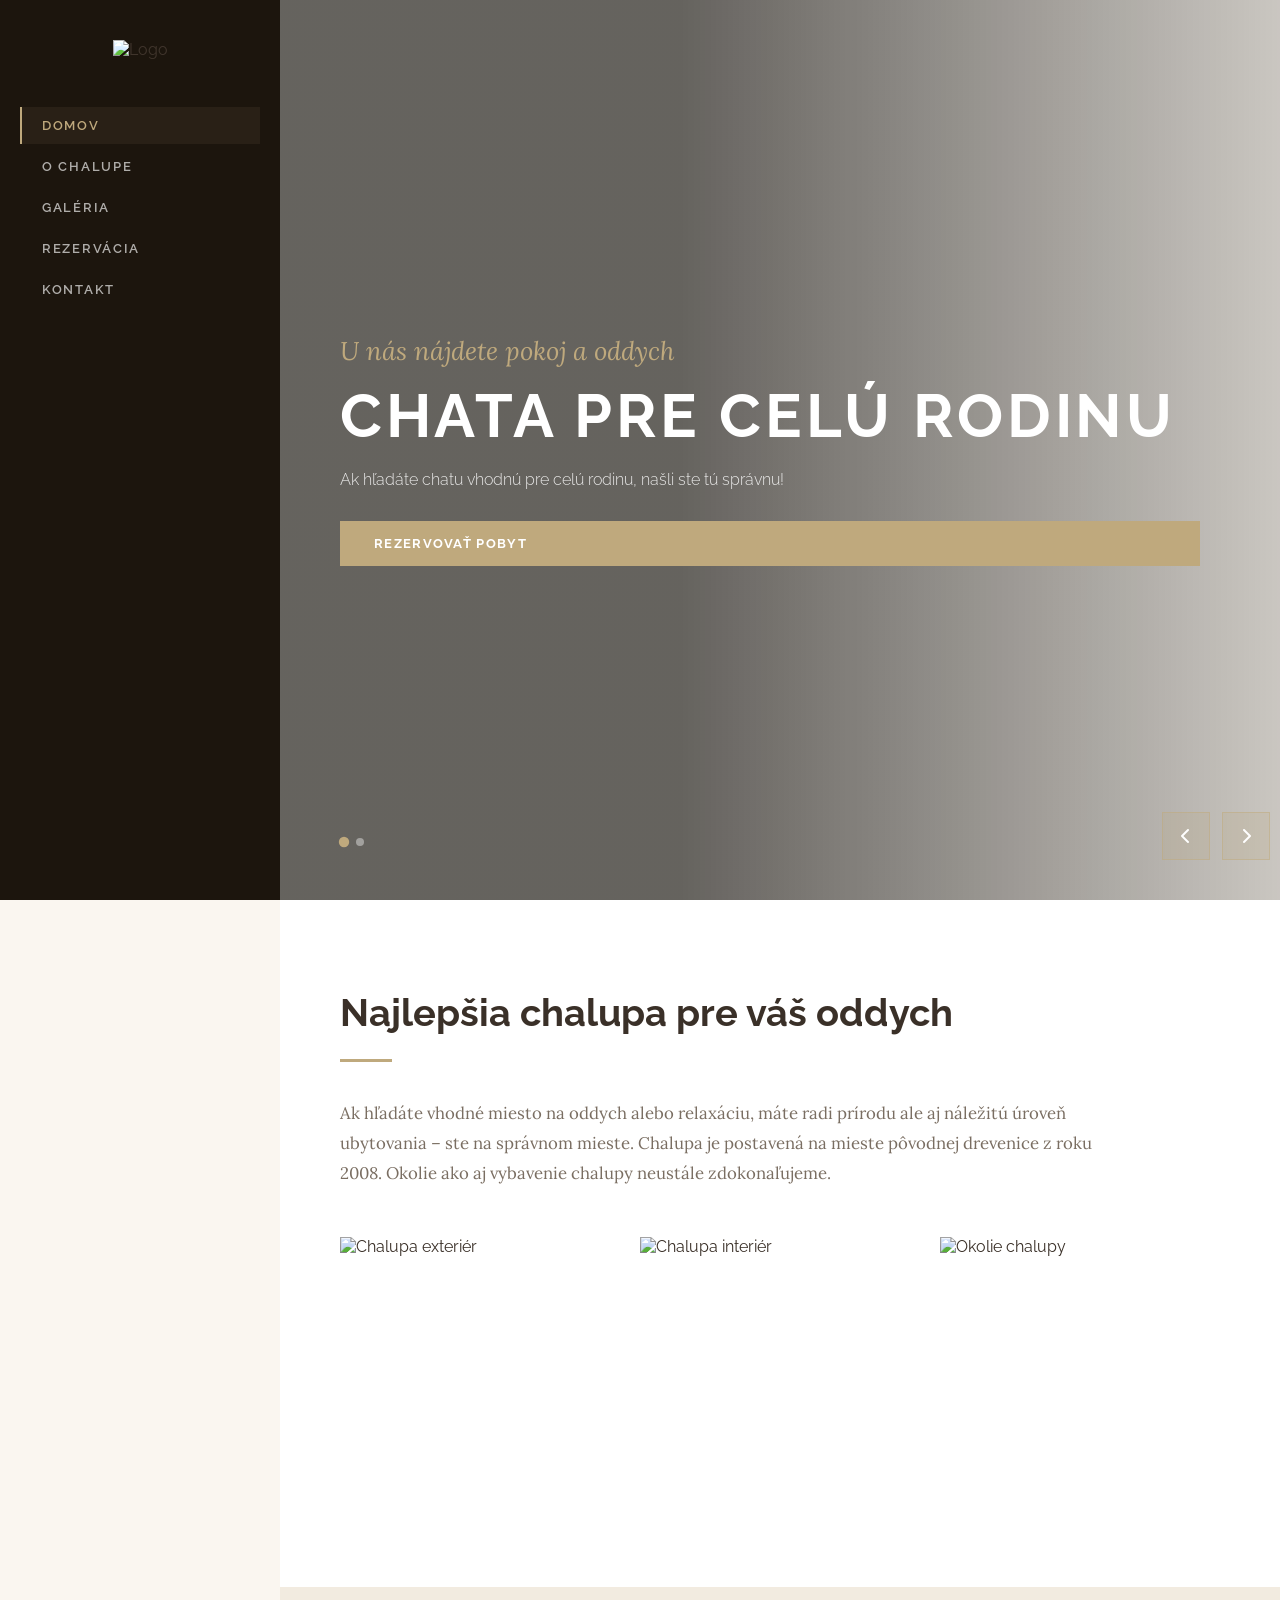
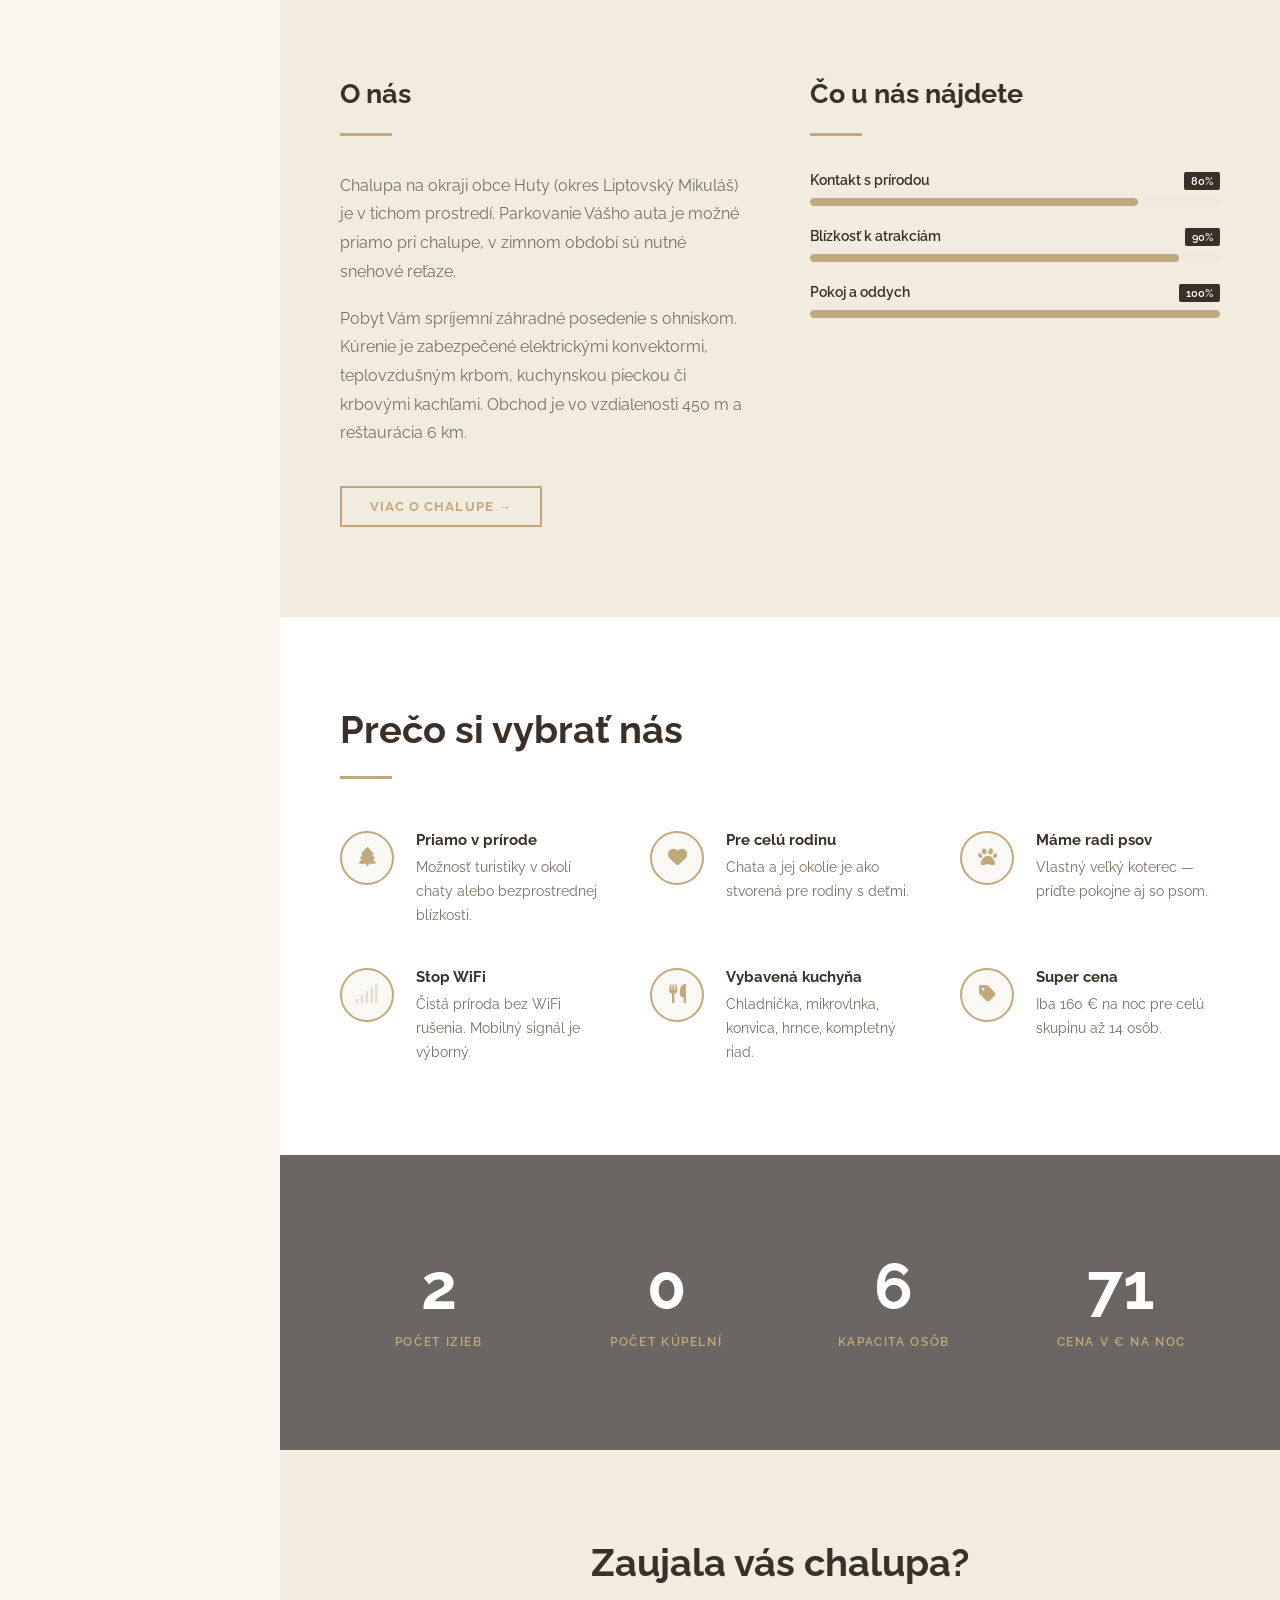
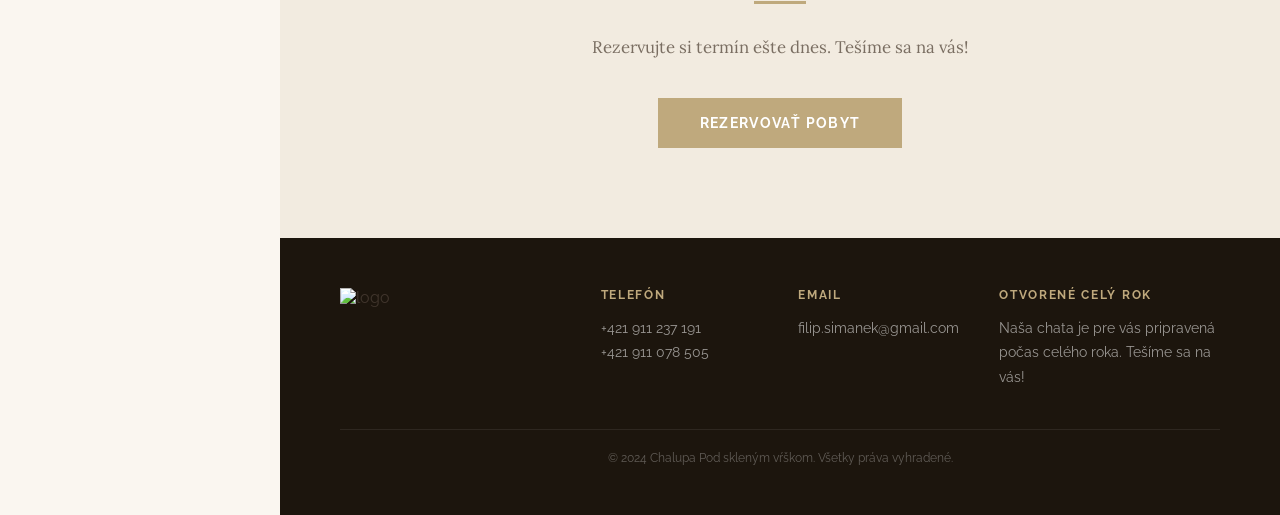
==== index.html @ 0026faa1 "Main add" ====
<!DOCTYPE html>
<html lang="sk">
<head>
  <meta charset="UTF-8"/>
  <meta name="viewport" content="width=device-width,initial-scale=1"/>
  <title>Chalupa Pod skleným vŕškom | Domov</title>
  <meta name="description" content="Chalupa Pod skleným vŕškom — útulná horská chata pre celú rodinu v obci Huty, okres Liptovský Mikuláš. 5 izieb, 14 osôb, 160 €/noc."/>
  <meta name="robots" content="index, follow"/>
  <link rel="canonical" href="https://chalupasvrsok.sk/"/>
  <meta property="og:title" content="Chalupa Pod skleným vŕškom"/>
  <meta property="og:description" content="Útulná horská chata pre celú rodinu. 5 izieb, kapacita 14 osôb, od 160 €/noc."/>
  <meta property="og:image" content="https://www.chalupasvrsok.sk/wp-content/uploads/2015/02/cover2.jpg"/>
  <meta property="og:url" content="https://chalupasvrsok.sk/"/>
  <meta property="og:type" content="website"/>
  <link rel="preconnect" href="https://fonts.googleapis.com"/>
  <link rel="preconnect" href="https://fonts.gstatic.com" crossorigin/>
  <link href="https://fonts.googleapis.com/css2?family=Lora:ital,wght@0,400;0,600;1,400&family=Raleway:wght@300;400;600;700&display=swap" rel="stylesheet"/>
  <link rel="stylesheet" href="https://cdnjs.cloudflare.com/ajax/libs/font-awesome/6.4.0/css/all.min.css"/>
  <link rel="stylesheet" href="css/style.css"/>
</head>
<body>

<aside class="sidebar" id="sidebar">
  <div class="sidebar-logo"><a href="index.html"><img src="https://www.chalupasvrsok.sk/wp-content/uploads/2019/11/logo6.png" alt="Logo"/></a></div>
  <nav><ul>
    <li><a href="index.html" class="active">Domov</a></li>
    <li><a href="o-chalupe.html">O chalupe</a></li>
    <li><a href="galeria.html">Galéria</a></li>
    <li><a href="rezervacia.html">Rezervácia</a></li>
    <li><a href="kontakt.html">Kontakt</a></li>
  </ul></nav>
</aside>

<header class="mobile-header">
  <a href="index.html"><img src="https://www.chalupasvrsok.sk/wp-content/uploads/2019/11/logo6.png" alt="Logo"/></a>
  <button class="hamburger" id="hamburger" aria-label="Menu"><span></span><span></span><span></span></button>
</header>

<main class="main">

  <!-- HERO -->
  <section class="hero" id="home">
    <div class="slide active">
      <div class="slide-bg" style="background-image:url('https://www.chalupasvrsok.sk/wp-content/uploads/2015/02/cover2.jpg')"></div>
      <div class="slide-overlay"></div>
      <div class="slide-content">
        <p class="slide-subtitle">U nás nájdete pokoj a oddych</p>
        <h1 class="slide-title">Chata pre celú rodinu</h1>
        <p class="slide-text">Ak hľadáte chatu vhodnú pre celú rodinu, našli ste tú správnu!</p>
        <a href="rezervacia.html" class="slide-btn">Rezervovať pobyt</a>
      </div>
    </div>
    <div class="slide">
      <div class="slide-bg" style="background-image:url('https://www.chalupasvrsok.sk/wp-content/uploads/2015/02/cover1.jpg')"></div>
      <div class="slide-overlay"></div>
      <div class="slide-content">
        <p class="slide-subtitle">Na dosah prírode</p>
        <h1 class="slide-title">Prekrásne výhľady z každého okna</h1>
        <p class="slide-text">Chata je situovaná v krásnom prostredí v blízkosti hôr</p>
        <a href="o-chalupe.html" class="slide-btn">Viac o chalupe</a>
      </div>
    </div>
    <div class="slider-dots">
      <span class="dot active" data-i="0"></span>
      <span class="dot" data-i="1"></span>
    </div>
    <button class="slider-btn prev"><i class="fa fa-chevron-left"></i></button>
    <button class="slider-btn next"><i class="fa fa-chevron-right"></i></button>
  </section>

  <!-- INTRO -->
  <section style="background:var(--white);">
    <div class="reveal" style="margin-bottom:48px">
      <h2 class="section-title">Najlepšia chalupa pre váš oddych</h2>
      <div class="divider"></div>
      <p class="section-subtitle">Ak hľadáte vhodné miesto na oddych alebo relaxáciu, máte radi prírodu ale aj náležitú úroveň ubytovania – ste na správnom mieste. Chalupa je postavená na mieste pôvodnej drevenice z roku 2008. Okolie ako aj vybavenie chalupy neustále zdokonaľujeme.</p>
    </div>
    <div class="photo-grid-3 reveal">
      <div class="photo-wrap"><img src="https://www.chalupasvrsok.sk/wp-content/uploads/2019/11/Huty-Jakub_Koval%C3%ADk-012-scaled.jpg" alt="Chalupa exteriér" loading="lazy"/></div>
      <div class="photo-wrap"><img src="https://www.chalupasvrsok.sk/wp-content/uploads/2019/11/Huty-Jakub_Koval%C3%ADk-002-scaled.jpg" alt="Chalupa interiér" loading="lazy"/></div>
      <div class="photo-wrap"><img src="https://www.chalupasvrsok.sk/wp-content/uploads/2019/11/Huty-Jakub_Koval%C3%ADk-007-scaled.jpg" alt="Okolie chalupy" loading="lazy"/></div>
    </div>
  </section>

  <!-- ABOUT + PROGRESS -->
  <section style="background:var(--bg-card);">
    <div class="two-col">
      <div class="reveal">
        <h3 class="section-title" style="font-size:1.7rem">O nás</h3>
        <div class="divider"></div>
        <p>Chalupa na okraji obce Huty (okres Liptovský Mikuláš) je v tichom prostredí. Parkovanie Vášho auta je možné priamo pri chalupe, v zimnom období sú nutné snehové reťaze.</p>
        <p>Pobyt Vám spríjemní záhradné posedenie s ohniskom. Kúrenie je zabezpečené elektrickými konvektormi, teplovzdušným krbom, kuchynskou pieckou či krbovými kachľami. Obchod je vo vzdialenosti 450 m a reštaurácia 6 km.</p>
        <a href="o-chalupe.html" style="display:inline-block;margin-top:20px;padding:11px 28px;border:2px solid var(--accent);font-size:.82rem;font-weight:700;letter-spacing:.08em;text-transform:uppercase;color:var(--accent);transition:background .3s,color .3s" onmouseover="this.style.background='var(--accent)';this.style.color='#fff'" onmouseout="this.style.background='transparent';this.style.color='var(--accent)'">Viac o chalupe →</a>
      </div>
      <div class="reveal">
        <h3 class="section-title" style="font-size:1.7rem">Čo u nás nájdete</h3>
        <div class="divider"></div>
        <div class="progress-item">
          <div class="progress-label"><span>Kontakt s prírodou</span><span class="pct">80%</span></div>
          <div class="progress-track"><div class="progress-fill" data-pct="80"></div></div>
        </div>
        <div class="progress-item">
          <div class="progress-label"><span>Blízkosť k atrakciám</span><span class="pct">90%</span></div>
          <div class="progress-track"><div class="progress-fill" data-pct="90"></div></div>
        </div>
        <div class="progress-item">
          <div class="progress-label"><span>Pokoj a oddych</span><span class="pct">100%</span></div>
          <div class="progress-track"><div class="progress-fill" data-pct="100"></div></div>
        </div>
      </div>
    </div>
  </section>

  <!-- FEATURES -->
  <section style="background:var(--white);">
    <div class="reveal" style="margin-bottom:52px">
      <h2 class="section-title">Prečo si vybrať nás</h2>
      <div class="divider"></div>
    </div>
    <div class="features-grid">
      <div class="feature-card"><div class="feature-icon"><i class="fa fa-tree"></i></div><div><h5 class="feature-title">Priamo v prírode</h5><p class="feature-desc">Možnosť turistiky v okolí chaty alebo bezprostrednej blízkosti.</p></div></div>
      <div class="feature-card"><div class="feature-icon"><i class="fa fa-heart"></i></div><div><h5 class="feature-title">Pre celú rodinu</h5><p class="feature-desc">Chata a jej okolie je ako stvorená pre rodiny s deťmi.</p></div></div>
      <div class="feature-card"><div class="feature-icon"><i class="fa fa-paw"></i></div><div><h5 class="feature-title">Máme radi psov</h5><p class="feature-desc">Vlastný veľký koterec — príďte pokojne aj so psom.</p></div></div>
      <div class="feature-card"><div class="feature-icon"><i class="fa fa-signal" style="opacity:.35"></i></div><div><h5 class="feature-title">Stop WiFi</h5><p class="feature-desc">Čistá príroda bez WiFi rušenia. Mobilný signál je výborný.</p></div></div>
      <div class="feature-card"><div class="feature-icon"><i class="fa fa-utensils"></i></div><div><h5 class="feature-title">Vybavená kuchyňa</h5><p class="feature-desc">Chladnička, mikrovlnka, konvica, hrnce, kompletný riad.</p></div></div>
      <div class="feature-card"><div class="feature-icon"><i class="fa fa-tag"></i></div><div><h5 class="feature-title">Super cena</h5><p class="feature-desc">Iba 160 € na noc pre celú skupinu až 14 osôb.</p></div></div>
    </div>
  </section>

  <!-- STATS -->
  <section class="stats">
    <div class="stats-grid">
      <div class="reveal"><span class="stat-number counter" data-target="5">0</span><span class="stat-label">Počet izieb</span></div>
      <div class="reveal"><span class="stat-number counter" data-target="2">0</span><span class="stat-label">Počet kúpelní</span></div>
      <div class="reveal"><span class="stat-number counter" data-target="14">0</span><span class="stat-label">Kapacita osôb</span></div>
      <div class="reveal"><span class="stat-number counter" data-target="160">0</span><span class="stat-label">Cena v € na noc</span></div>
    </div>
  </section>

  <!-- CTA -->
  <section style="background:var(--bg-card);text-align:center;">
    <div class="reveal">
      <h2 class="section-title" style="margin-bottom:12px">Zaujala vás chalupa?</h2>
      <div class="divider" style="margin:16px auto 28px"></div>
      <p class="section-subtitle" style="margin:0 auto 36px;text-align:center">Rezervujte si termín ešte dnes. Tešíme sa na vás!</p>
      <a href="rezervacia.html" style="display:inline-block;padding:15px 40px;background:var(--accent);color:#fff;font-size:.85rem;font-weight:700;letter-spacing:.1em;text-transform:uppercase;border:2px solid var(--accent);transition:background .3s" onmouseover="this.style.background='var(--accent-dark)';this.style.borderColor='var(--accent-dark)'" onmouseout="this.style.background='var(--accent)';this.style.borderColor='var(--accent)'">Rezervovať pobyt</a>
    </div>
  </section>

  <!-- FOOTER -->
  <footer>
    <div class="footer-grid">
      <div class="footer-logo"><a href="index.html"><img src="https://www.chalupasvrsok.sk/wp-content/uploads/2019/11/logo_footer2.png" alt="logo"/></a></div>
      <div class="footer-col"><h4>Telefón</h4><p>+421 911 237 191<br/>+421 911 078 505</p></div>
      <div class="footer-col"><h4>Email</h4><p><a href="mailto:filip.simanek@gmail.com">filip.simanek@gmail.com</a></p></div>
      <div class="footer-col"><h4>Otvorené celý rok</h4><p>Naša chata je pre vás pripravená počas celého roka. Tešíme sa na vás!</p></div>
    </div>
    <div class="footer-bottom">&copy; 2024 Chalupa Pod skleným vŕškom. Všetky práva vyhradené.</div>
  </footer>

</main>

<div class="lightbox" id="lightbox">
  <button class="lb-close" id="lb-close"><i class="fa fa-xmark"></i></button>
  <button class="lb-nav lb-prev" id="lb-prev"><i class="fa fa-chevron-left"></i></button>
  <img class="lightbox-img" id="lb-img" src="" alt=""/>
  <button class="lb-nav lb-next" id="lb-next"><i class="fa fa-chevron-right"></i></button>
</div>
<button class="back-to-top" id="btt"><i class="fa fa-chevron-up"></i></button>

<script src="js/main.js"></script>
</body>
</html>
---- css/style.css ----
/* ===========================
   CHALUPA POD SKLENÝM VŔŠKOM
   Shared stylesheet
   =========================== */

:root {
  --bg:         #faf6f0;
  --bg-dark:    #1c150d;
  --bg-card:    #f2ebe0;
  --accent:     #bfa97d;
  --accent-dark:#8c7a52;
  --text:       #3a3028;
  --text-light: #7a6e62;
  --white:      #ffffff;
  --border:     #e4d9c8;
  --sidebar-w:  280px;
  --tr:         .35s ease;
}

*, *::before, *::after { box-sizing: border-box; margin: 0; padding: 0; }
html { scroll-behavior: smooth; font-size: 16px; }
body { font-family: 'Raleway', sans-serif; background: var(--bg); color: var(--text); overflow-x: hidden; }
img  { display: block; max-width: 100%; height: auto; }
a    { color: inherit; text-decoration: none; }

/* ---- SIDEBAR ---- */
.sidebar {
  position: fixed; top: 0; left: 0;
  width: var(--sidebar-w); height: 100vh;
  background: var(--bg-dark);
  display: flex; flex-direction: column; align-items: center;
  padding: 40px 20px; z-index: 1000;
  transition: transform var(--tr);
  overflow-y: auto;
}
.sidebar::before {
  content: ''; position: absolute; inset: 0;
  background: url('https://www.chalupasvrsok.sk/wp-content/uploads/2014/12/left_menu_background.jpg') center/cover no-repeat;
  opacity: .18; pointer-events: none;
}
.sidebar-logo { position: relative; z-index: 1; margin-bottom: 48px; text-align: center; }
.sidebar-logo img { max-width: 150px; filter: brightness(1.1); }
.sidebar nav { position: relative; z-index: 1; width: 100%; }
.sidebar nav ul { list-style: none; }
.sidebar nav ul li + li { margin-top: 4px; }
.sidebar nav ul li a {
  display: block; padding: 11px 20px;
  font-size: .82rem; font-weight: 600;
  letter-spacing: .13em; text-transform: uppercase;
  color: rgba(255,255,255,.65); border-left: 2px solid transparent;
  transition: color var(--tr), border-color var(--tr), background var(--tr);
}
.sidebar nav ul li a:hover,
.sidebar nav ul li a.active {
  color: var(--accent); border-left-color: var(--accent);
  background: rgba(191,169,125,.08);
}

/* ---- MOBILE HEADER ---- */
.mobile-header {
  display: none; position: fixed; top: 0; left: 0; right: 0; height: 64px;
  background: var(--bg-dark); align-items: center; justify-content: space-between;
  padding: 0 20px; z-index: 1100;
}
.mobile-header img { max-height: 44px; }
.hamburger {
  background: none; border: none; cursor: pointer;
  display: flex; flex-direction: column; gap: 5px; padding: 4px;
}
.hamburger span {
  display: block; width: 24px; height: 2px;
  background: var(--white); border-radius: 2px;
  transition: transform .3s, opacity .3s;
}
.hamburger.open span:nth-child(1) { transform: translateY(7px) rotate(45deg); }
.hamburger.open span:nth-child(2) { opacity: 0; }
.hamburger.open span:nth-child(3) { transform: translateY(-7px) rotate(-45deg); }

/* ---- LAYOUT ---- */
.main { margin-left: var(--sidebar-w); }

/* ---- HERO ---- */
.hero { position: relative; height: 100vh; min-height: 520px; overflow: hidden; }
.slide { position: absolute; inset: 0; opacity: 0; transition: opacity .9s ease; pointer-events: none; }
.slide.active { opacity: 1; z-index: 1; pointer-events: all; }
.slide-bg { position: absolute; inset: 0; background-size: cover; background-position: center; transform: scale(1.04); transition: transform 8s ease; }
.slide.active .slide-bg { transform: scale(1); }
.slide-overlay { position: absolute; inset: 0; background: linear-gradient(to right, rgba(10,8,5,.62) 40%, rgba(10,8,5,.2) 100%); }
.slide-content { position: absolute; inset: 0; display: flex; flex-direction: column; justify-content: center; padding: 0 80px 0 60px; z-index: 2; }
.slide-subtitle { font-family: 'Lora', serif; font-style: italic; font-size: 1.6rem; color: var(--accent); margin-bottom: 16px; opacity: 0; transform: translateY(20px); transition: opacity .7s .3s, transform .7s .3s; }
.slide-title { font-family: 'Raleway', sans-serif; font-size: clamp(2.2rem, 5vw, 3.8rem); font-weight: 700; letter-spacing: .06em; text-transform: uppercase; color: var(--white); line-height: 1.1; margin-bottom: 20px; opacity: 0; transform: translateY(25px); transition: opacity .7s .5s, transform .7s .5s; }
.slide-text { font-size: 1rem; font-weight: 300; color: rgba(255,255,255,.85); max-width: 480px; opacity: 0; transform: translateY(20px); transition: opacity .7s .7s, transform .7s .7s; }
.slide.active .slide-subtitle,
.slide.active .slide-title,
.slide.active .slide-text { opacity: 1; transform: translateY(0); }
.slide-btn { display: inline-block; margin-top: 32px; padding: 13px 32px; background: var(--accent); color: var(--white); font-size: .82rem; font-weight: 700; letter-spacing: .1em; text-transform: uppercase; border: 2px solid var(--accent); transition: background var(--tr), color var(--tr); }
.slide-btn:hover { background: transparent; color: var(--accent); }
.slider-btn { position: absolute; bottom: 40px; z-index: 10; background: rgba(191,169,125,.2); border: 1px solid rgba(191,169,125,.5); color: var(--white); width: 48px; height: 48px; display: flex; align-items: center; justify-content: center; cursor: pointer; font-size: 1rem; transition: background var(--tr), border-color var(--tr); }
.slider-btn:hover { background: var(--accent); border-color: var(--accent); }
.slider-btn.prev { right: 70px; }
.slider-btn.next { right: 10px; }
.slider-dots { position: absolute; bottom: 54px; left: 60px; z-index: 10; display: flex; gap: 8px; }
.dot { width: 8px; height: 8px; border-radius: 50%; background: rgba(255,255,255,.4); cursor: pointer; transition: background var(--tr), transform var(--tr); }
.dot.active { background: var(--accent); transform: scale(1.3); }

/* ---- PAGE HERO (inner pages) ---- */
.page-hero { position: relative; height: 340px; background-size: cover; background-position: center; display: flex; align-items: flex-end; }
.page-hero::before { content: ''; position: absolute; inset: 0; background: rgba(10,8,5,.55); }
.page-hero-content { position: relative; z-index: 1; padding: 0 60px 48px; }
.page-hero h1 { font-family: 'Raleway', sans-serif; font-size: clamp(2rem, 4vw, 3rem); font-weight: 700; letter-spacing: .06em; text-transform: uppercase; color: var(--white); }
.page-hero .breadcrumb { font-size: .82rem; color: rgba(255,255,255,.6); margin-bottom: 10px; }
.page-hero .breadcrumb a { color: var(--accent); }
.page-hero .breadcrumb span { margin: 0 6px; }

/* ---- SECTIONS COMMON ---- */
section { padding: 90px 60px; }
.section-title { font-family: 'Raleway', sans-serif; font-size: clamp(1.8rem, 3vw, 2.4rem); font-weight: 700; color: var(--text); margin-bottom: 20px; }
.section-subtitle { font-family: 'Lora', serif; font-size: 1.05rem; line-height: 1.8; color: var(--text-light); max-width: 760px; }
.divider { width: 52px; height: 3px; background: var(--accent); margin: 24px 0 36px; }

/* ---- PHOTO GRID 3 ---- */
.photo-grid-3 { display: grid; grid-template-columns: repeat(3, 1fr); gap: 20px; }
.photo-wrap { overflow: hidden; position: relative; }
.photo-wrap img { width: 100%; height: 260px; object-fit: cover; transition: transform .5s ease; }
.photo-wrap::after { content: ''; position: absolute; inset: 0; background: var(--accent); opacity: 0; transition: opacity .4s; }
.photo-wrap:hover::after { opacity: .12; }
.photo-wrap:hover img { transform: scale(1.05); }

/* ---- TWO-COLUMN ---- */
.two-col { display: grid; grid-template-columns: 1fr 1fr; gap: 60px; align-items: start; }
.two-col p { font-size: .97rem; line-height: 1.85; color: var(--text-light); margin-bottom: 18px; }

/* ---- PROGRESS ---- */
.progress-item { margin-bottom: 22px; }
.progress-label { display: flex; justify-content: space-between; font-size: .85rem; font-weight: 600; color: var(--text); margin-bottom: 8px; }
.progress-label .pct { background: var(--text); color: var(--white); font-size: .7rem; padding: 2px 7px; border-radius: 2px; }
.progress-track { background: #efe9de; height: 8px; border-radius: 4px; overflow: hidden; }
.progress-fill { height: 100%; background: var(--accent); border-radius: 4px; width: 0; transition: width 1.2s ease; }

/* ---- GALLERY ---- */
.gallery-section { background: var(--bg-dark); padding: 80px 60px; }
.gallery-section .section-title { color: var(--white); }
.gallery-grid { display: grid; grid-template-columns: repeat(4, 1fr); gap: 6px; margin-top: 48px; }
.gallery-item { position: relative; overflow: hidden; cursor: pointer; aspect-ratio: 3/2; }
.gallery-item img { width: 100%; height: 100%; object-fit: cover; filter: grayscale(25%); transition: transform .5s ease, filter .4s; }
.gallery-item:hover img { transform: scale(1.07); filter: grayscale(0); }
.gallery-item::after { content: '\f065'; font-family: 'Font Awesome 6 Free'; font-weight: 900; position: absolute; inset: 0; display: flex; align-items: center; justify-content: center; font-size: 1.4rem; color: var(--white); background: rgba(10,8,5,.4); opacity: 0; transition: opacity .35s; }
.gallery-item:hover::after { opacity: 1; }

/* ---- LIGHTBOX ---- */
.lightbox { position: fixed; inset: 0; background: rgba(10,8,5,.94); z-index: 9000; display: none; align-items: center; justify-content: center; padding: 20px; }
.lightbox.open { display: flex; }
.lightbox-img { max-width: 90vw; max-height: 85vh; object-fit: contain; }
.lb-close { position: absolute; top: 20px; right: 24px; font-size: 2rem; color: rgba(255,255,255,.7); cursor: pointer; background: none; border: none; transition: color .2s; }
.lb-close:hover { color: var(--accent); }
.lb-nav { position: absolute; top: 50%; transform: translateY(-50%); background: rgba(191,169,125,.15); border: 1px solid rgba(191,169,125,.3); color: var(--white); width: 48px; height: 48px; display: flex; align-items: center; justify-content: center; cursor: pointer; transition: background .25s; }
.lb-nav:hover { background: var(--accent); }
.lb-nav.lb-prev { left: 20px; }
.lb-nav.lb-next { right: 20px; }

/* ---- FEATURES ---- */
.features-grid { display: grid; grid-template-columns: repeat(3, 1fr); gap: 40px 50px; }
.feature-card { display: flex; gap: 22px; align-items: flex-start; }
.feature-icon { flex-shrink: 0; width: 54px; height: 54px; border-radius: 50%; border: 2px solid var(--accent); display: flex; align-items: center; justify-content: center; font-size: 1.2rem; color: var(--accent); background: rgba(191,169,125,.08); }
.feature-title { font-size: .95rem; font-weight: 700; margin-bottom: 7px; color: var(--text); }
.feature-desc { font-size: .88rem; line-height: 1.7; color: var(--text-light); }

/* ---- STATS ---- */
.stats { position: relative; background: url('https://www.chalupasvrsok.sk/wp-content/uploads/2019/11/parallax-huty.jpg') center/cover no-repeat fixed; padding: 100px 60px; }
.stats::before { content: ''; position: absolute; inset: 0; background: rgba(10,8,5,.6); }
.stats-grid { position: relative; display: grid; grid-template-columns: repeat(4, 1fr); gap: 30px; text-align: center; }
.stat-number { font-family: 'Raleway', sans-serif; font-size: clamp(2.8rem, 5vw, 4.4rem); font-weight: 700; color: var(--white); display: block; line-height: 1; margin-bottom: 12px; }
.stat-label { font-size: .78rem; font-weight: 600; letter-spacing: .13em; text-transform: uppercase; color: var(--accent); }

/* ---- CONTACT CARDS ---- */
.contact-grid { display: grid; grid-template-columns: repeat(4, 1fr); gap: 30px; margin-top: 52px; }
.contact-card { display: flex; gap: 18px; align-items: flex-start; }
.contact-icon { flex-shrink: 0; width: 50px; height: 50px; border-radius: 50%; border: 2px solid var(--accent); display: flex; align-items: center; justify-content: center; font-size: 1.1rem; color: var(--accent); }
.contact-label { font-size: .78rem; font-weight: 700; letter-spacing: .08em; text-transform: uppercase; color: var(--text-light); margin-bottom: 5px; }
.contact-value { font-size: .92rem; line-height: 1.75; color: var(--text); }

/* ---- MAP ---- */
.map-wrap { margin-top: 60px; border: 1px solid var(--border); }
.map-wrap img { width: 100%; height: auto; }
.map-wrap iframe { width: 100%; height: 400px; border: 0; display: block; }

/* ---- FORM ---- */
.form-grid { display: grid; grid-template-columns: 1fr 1fr; gap: 20px; }
.form-group { display: flex; flex-direction: column; gap: 7px; }
.form-group.full { grid-column: 1 / -1; }
.form-group label { font-size: .8rem; font-weight: 600; letter-spacing: .05em; text-transform: uppercase; color: var(--text-light); }
.form-group input,
.form-group textarea,
.form-group select {
  padding: 12px 16px; border: 1px solid var(--border);
  background: var(--white); font-family: 'Raleway', sans-serif;
  font-size: .93rem; color: var(--text);
  transition: border-color var(--tr), box-shadow var(--tr);
  outline: none; width: 100%;
}
.form-group input:focus,
.form-group textarea:focus,
.form-group select:focus { border-color: var(--accent); box-shadow: 0 0 0 3px rgba(191,169,125,.15); }
.form-group textarea { resize: vertical; min-height: 130px; }
.btn-submit {
  display: inline-flex; align-items: center; gap: 10px;
  padding: 14px 36px; background: var(--accent); color: var(--white);
  font-family: 'Raleway', sans-serif; font-size: .85rem; font-weight: 700;
  letter-spacing: .1em; text-transform: uppercase; border: 2px solid var(--accent);
  cursor: pointer; transition: background var(--tr), color var(--tr);
}
.btn-submit:hover { background: var(--accent-dark); border-color: var(--accent-dark); }

/* ---- INFO BOX ---- */
.info-box { background: var(--bg-card); border-left: 3px solid var(--accent); padding: 24px 28px; margin-bottom: 20px; }
.info-box h4 { font-size: 1rem; font-weight: 700; color: var(--text); margin-bottom: 8px; }
.info-box p,
.info-box ul { font-size: .9rem; line-height: 1.75; color: var(--text-light); }
.info-box ul { padding-left: 18px; }
.info-box ul li { margin-bottom: 4px; }

/* ---- PRICE TABLE ---- */
.price-table { width: 100%; border-collapse: collapse; margin-top: 8px; }
.price-table th,
.price-table td { padding: 12px 16px; text-align: left; border-bottom: 1px solid var(--border); font-size: .9rem; }
.price-table th { background: var(--bg-dark); color: var(--accent); font-size: .78rem; letter-spacing: .08em; text-transform: uppercase; }
.price-table tr:hover td { background: var(--bg-card); }
.price-table .price-val { font-weight: 700; color: var(--text); }

/* ---- FOOTER ---- */
footer { background: var(--bg-dark); padding: 50px 60px; }
.footer-grid { display: grid; grid-template-columns: 1.4fr 1fr 1fr 1.4fr; gap: 40px; align-items: start; }
.footer-logo img { max-width: 140px; filter: brightness(1.1); }
.footer-col h4 { font-size: .75rem; font-weight: 700; letter-spacing: .14em; text-transform: uppercase; color: var(--accent); margin-bottom: 14px; }
.footer-col p, .footer-col a { font-size: .87rem; line-height: 1.75; color: rgba(255,255,255,.55); }
.footer-col a:hover { color: var(--accent); }
.footer-bottom { border-top: 1px solid rgba(255,255,255,.08); margin-top: 40px; padding-top: 20px; font-size: .78rem; color: rgba(255,255,255,.3); text-align: center; }

/* ---- BACK TO TOP ---- */
.back-to-top { position: fixed; bottom: 30px; right: 30px; width: 44px; height: 44px; background: var(--accent); color: var(--white); border: none; cursor: pointer; display: flex; align-items: center; justify-content: center; font-size: .95rem; opacity: 0; pointer-events: none; transition: opacity .3s, background .2s; z-index: 500; }
.back-to-top.visible { opacity: 1; pointer-events: all; }
.back-to-top:hover { background: var(--accent-dark); }

/* ---- REVEAL ---- */
.reveal { opacity: 0; transform: translateY(28px); transition: opacity .65s ease, transform .65s ease; }
.reveal.in-view { opacity: 1; transform: none; }
.feature-card { opacity: 0; transform: translateY(22px); transition: opacity .55s ease, transform .55s ease; }
.feature-card.in-view { opacity: 1; transform: translateY(0); }

/* ---- RESPONSIVE ---- */
@media (max-width: 1100px) {
  .stats-grid    { grid-template-columns: repeat(2,1fr); }
  .contact-grid  { grid-template-columns: repeat(2,1fr); }
  .footer-grid   { grid-template-columns: 1fr 1fr; }
}
@media (max-width: 900px) {
  :root { --sidebar-w: 0px; }
  .sidebar { width: 270px; transform: translateX(-100%); }
  .sidebar.open { transform: translateX(0); }
  .mobile-header { display: flex; }
  .main { margin-left: 0; padding-top: 64px; }
  section { padding: 60px 24px; }
  .gallery-section { padding: 60px 24px; }
  .stats { padding: 80px 24px; }
  footer { padding: 48px 24px; }
  .slide-content { padding: 0 28px; }
  .page-hero-content { padding: 0 24px 40px; }
  .photo-grid-3 { grid-template-columns: 1fr; }
  .two-col { grid-template-columns: 1fr; gap: 40px; }
  .gallery-grid { grid-template-columns: repeat(2,1fr); }
  .features-grid { grid-template-columns: 1fr; gap: 28px; }
  .form-grid { grid-template-columns: 1fr; }
}
@media (max-width: 600px) {
  .stats-grid    { grid-template-columns: repeat(2,1fr); }
  .contact-grid  { grid-template-columns: 1fr; }
  .footer-grid   { grid-template-columns: 1fr; }
}
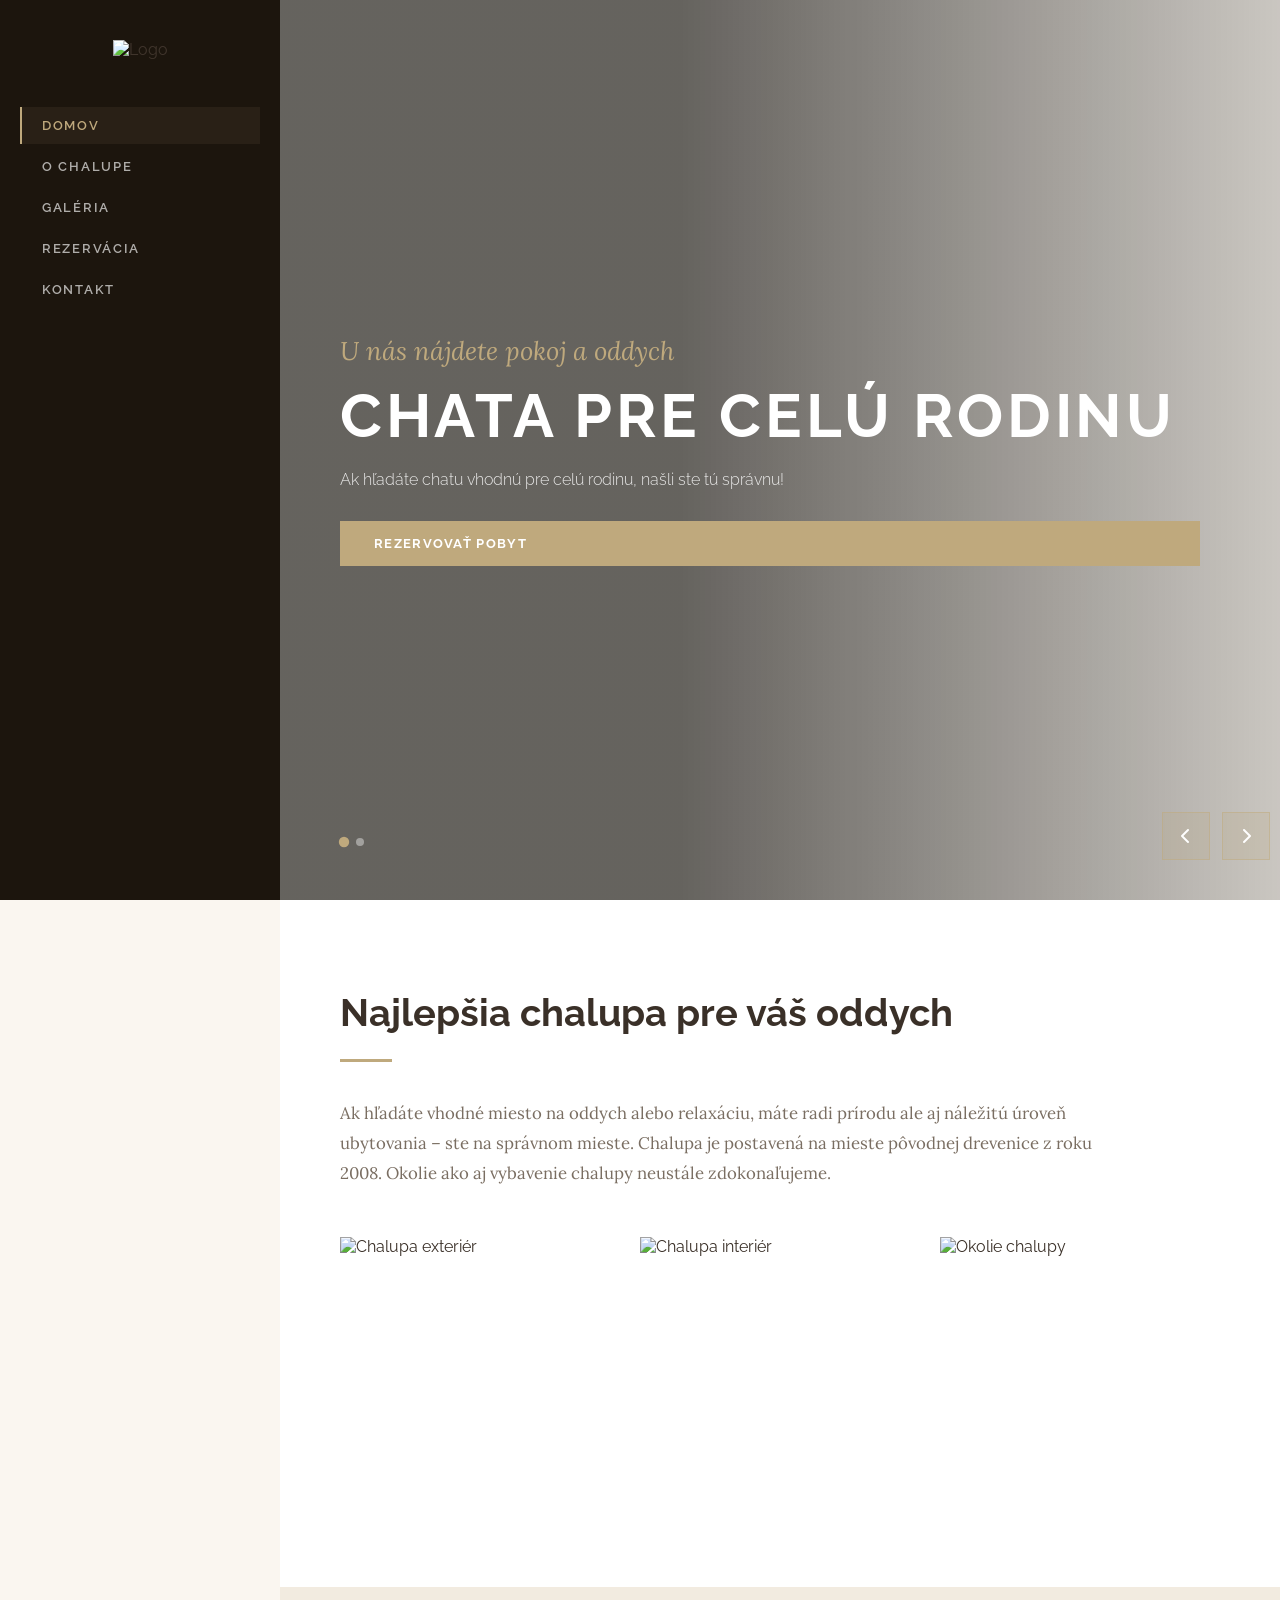
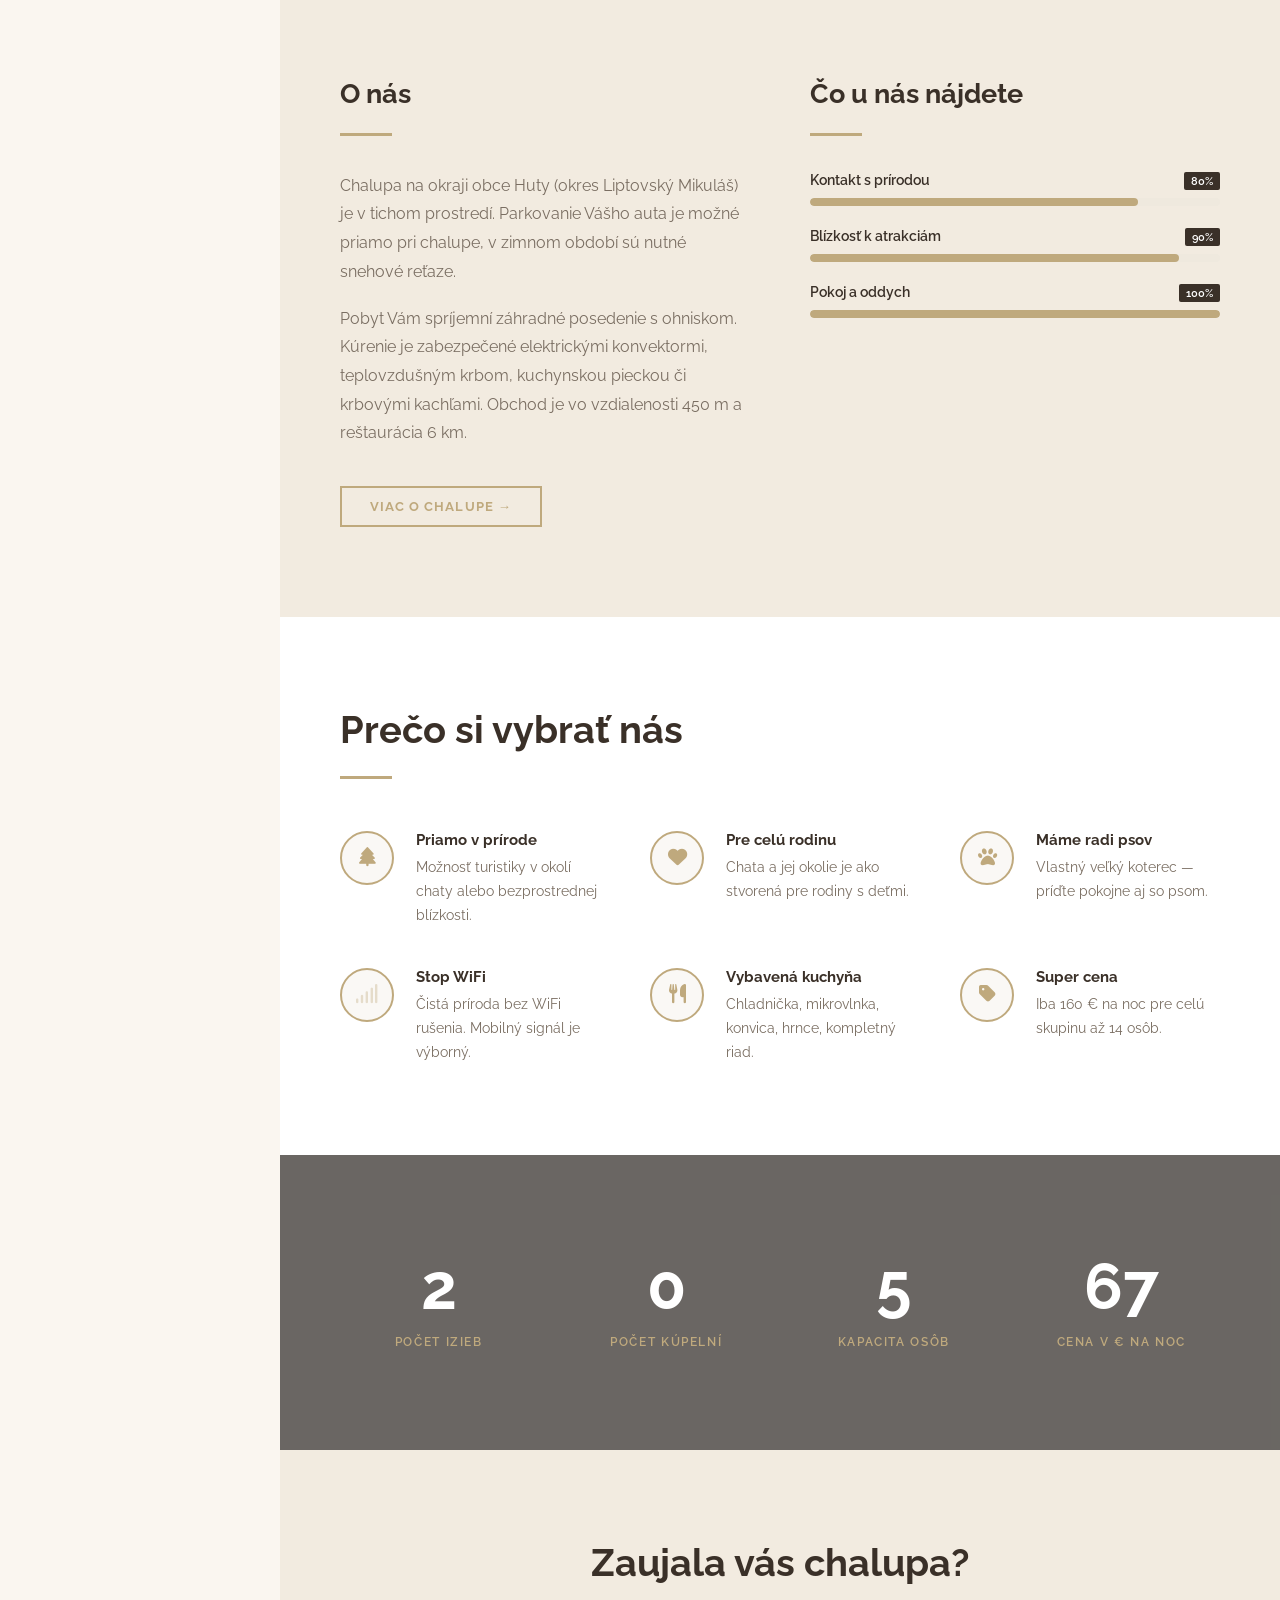
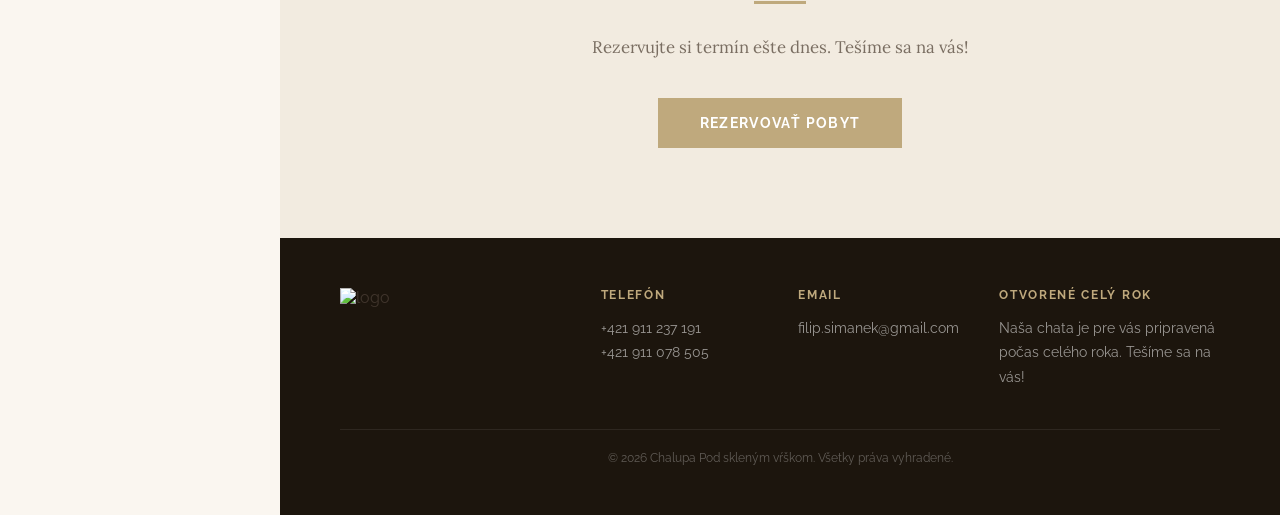
==== commit 8e1c74b7: "little changes" ====
--- a/index.html
+++ b/index.html
@@ -155,7 +155,7 @@
       <div class="footer-col"><h4>Email</h4><p><a href="mailto:filip.simanek@gmail.com">filip.simanek@gmail.com</a></p></div>
       <div class="footer-col"><h4>Otvorené celý rok</h4><p>Naša chata je pre vás pripravená počas celého roka. Tešíme sa na vás!</p></div>
     </div>
-    <div class="footer-bottom">&copy; 2024 Chalupa Pod skleným vŕškom. Všetky práva vyhradené.</div>
+    <div class="footer-bottom">&copy; 2026 Chalupa Pod skleným vŕškom. Všetky práva vyhradené.</div>
   </footer>
 
 </main>
--- a/css/style.css
+++ b/css/style.css
@@ -83,6 +83,7 @@
 .hero { position: relative; height: 100vh; min-height: 520px; overflow: hidden; }
 .slide { position: absolute; inset: 0; opacity: 0; transition: opacity .9s ease; pointer-events: none; }
 .slide.active { opacity: 1; z-index: 1; pointer-events: all; }
+.slide.leaving { opacity: 0; z-index: 2; pointer-events: none; }
 .slide-bg { position: absolute; inset: 0; background-size: cover; background-position: center; transform: scale(1.04); transition: transform 8s ease; }
 .slide.active .slide-bg { transform: scale(1); }
 .slide-overlay { position: absolute; inset: 0; background: linear-gradient(to right, rgba(10,8,5,.62) 40%, rgba(10,8,5,.2) 100%); }
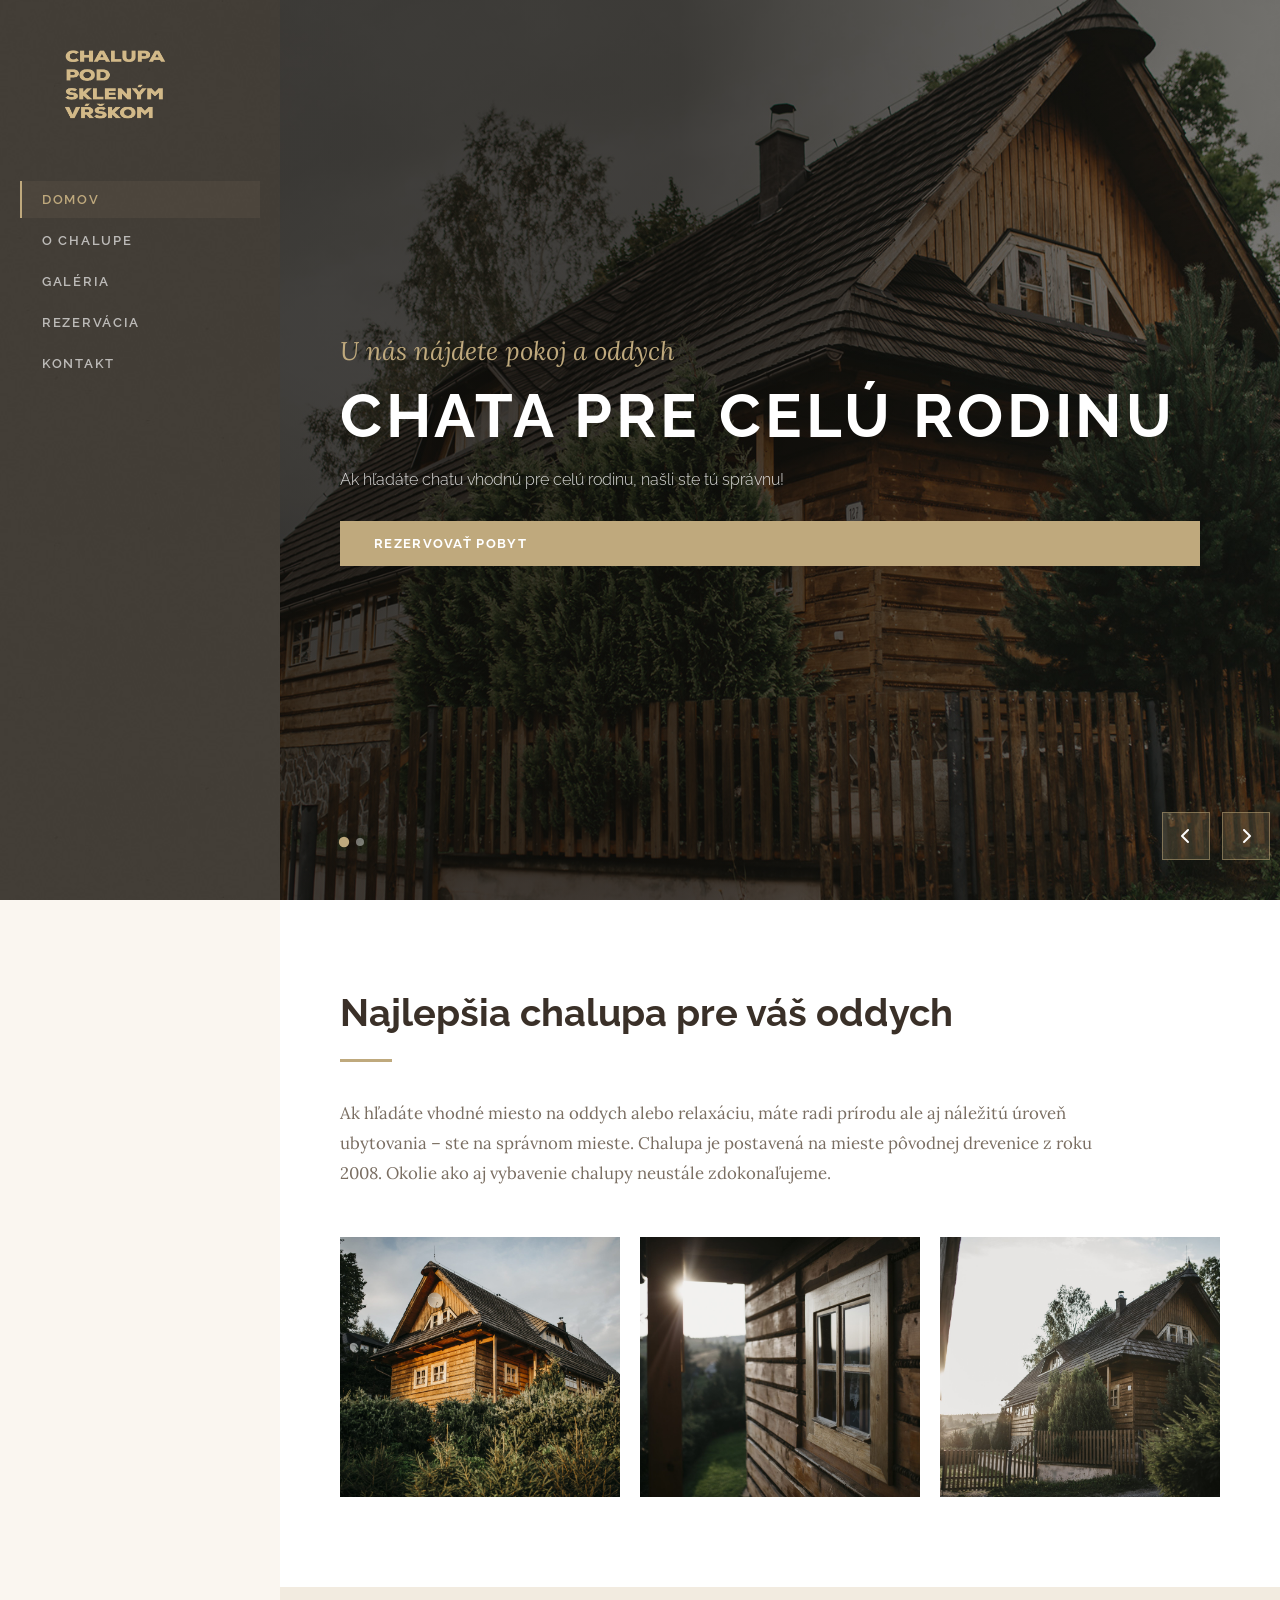
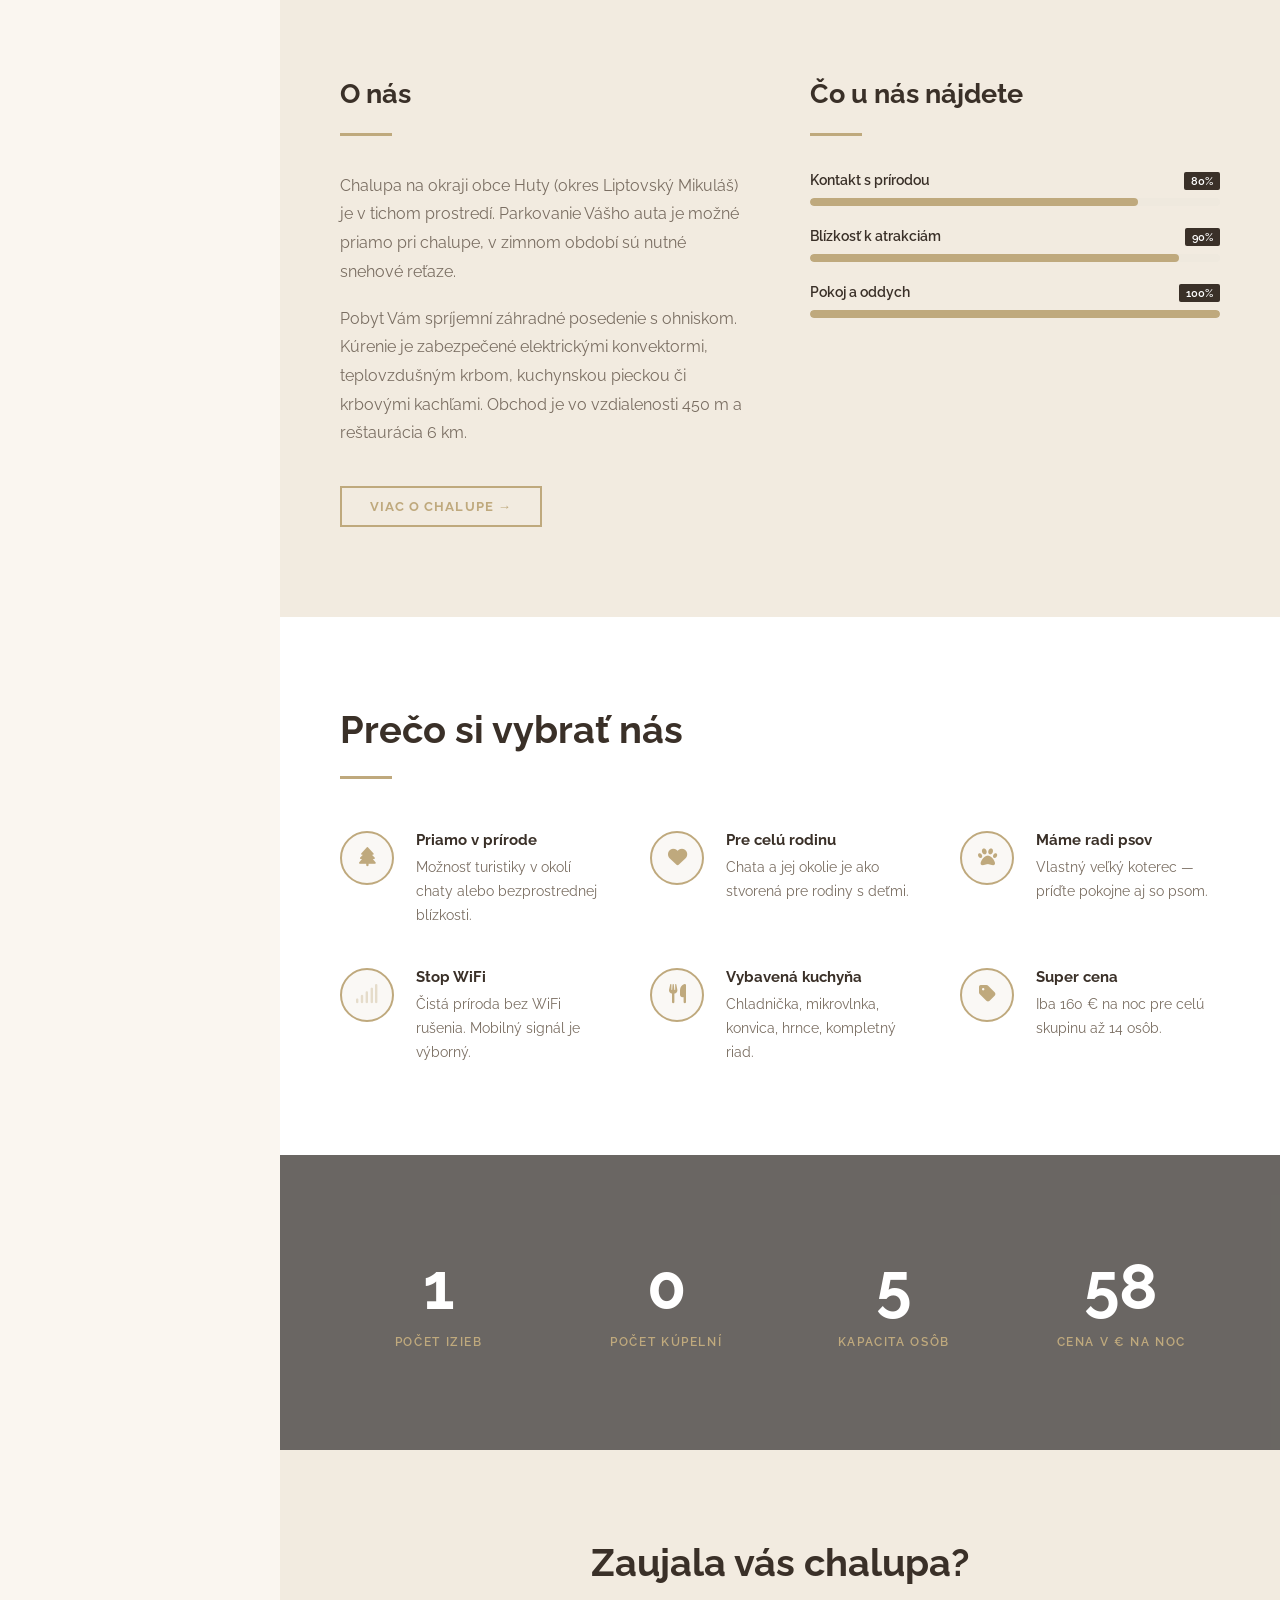
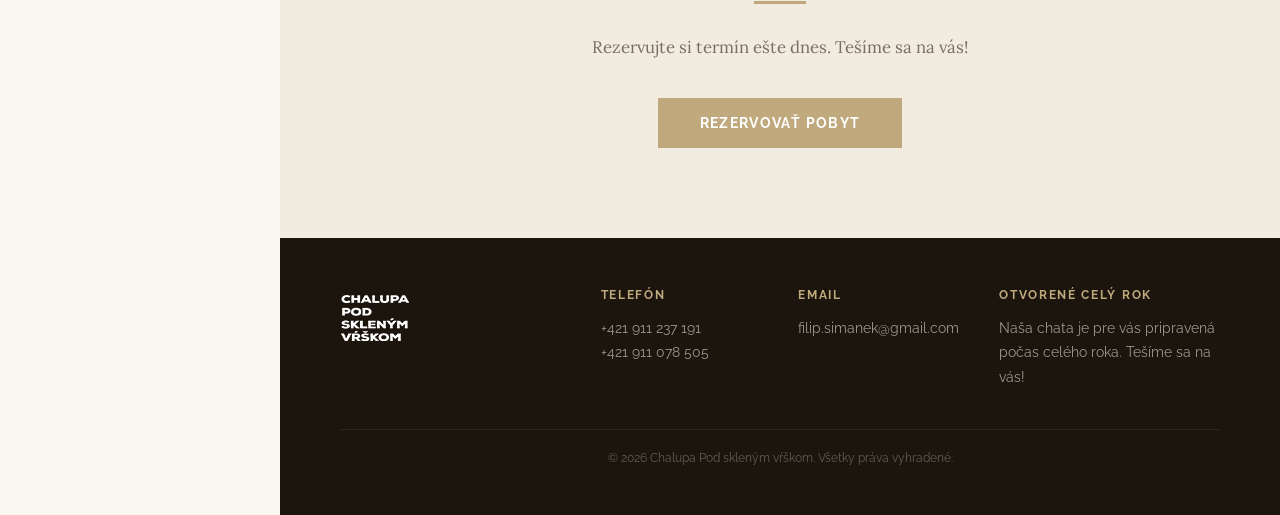
==== commit 932eddda: "Refactor code structure for improved readability and maintainability Co-authored-by: Copilot <copilo" ====
--- a/index.html
+++ b/index.html
@@ -1,173 +1,253 @@
 <!DOCTYPE html>
 <html lang="sk">
+
 <head>
-  <meta charset="UTF-8"/>
-  <meta name="viewport" content="width=device-width,initial-scale=1"/>
+  <meta charset="UTF-8" />
+  <meta name="viewport" content="width=device-width,initial-scale=1" />
   <title>Chalupa Pod skleným vŕškom | Domov</title>
-  <meta name="description" content="Chalupa Pod skleným vŕškom — útulná horská chata pre celú rodinu v obci Huty, okres Liptovský Mikuláš. 5 izieb, 14 osôb, 160 €/noc."/>
-  <meta name="robots" content="index, follow"/>
-  <link rel="canonical" href="https://chalupasvrsok.sk/"/>
-  <meta property="og:title" content="Chalupa Pod skleným vŕškom"/>
-  <meta property="og:description" content="Útulná horská chata pre celú rodinu. 5 izieb, kapacita 14 osôb, od 160 €/noc."/>
-  <meta property="og:image" content="https://www.chalupasvrsok.sk/wp-content/uploads/2015/02/cover2.jpg"/>
-  <meta property="og:url" content="https://chalupasvrsok.sk/"/>
-  <meta property="og:type" content="website"/>
-  <link rel="preconnect" href="https://fonts.googleapis.com"/>
-  <link rel="preconnect" href="https://fonts.gstatic.com" crossorigin/>
-  <link href="https://fonts.googleapis.com/css2?family=Lora:ital,wght@0,400;0,600;1,400&family=Raleway:wght@300;400;600;700&display=swap" rel="stylesheet"/>
-  <link rel="stylesheet" href="https://cdnjs.cloudflare.com/ajax/libs/font-awesome/6.4.0/css/all.min.css"/>
-  <link rel="stylesheet" href="css/style.css"/>
+  <meta name="description"
+    content="Chalupa Pod skleným vŕškom — útulná horská chata pre celú rodinu v obci Huty, okres Liptovský Mikuláš. 5 izieb, 14 osôb, 160 €/noc." />
+  <meta name="robots" content="index, follow" />
+  <link rel="canonical" href="https://chalupasvrsok.sk/" />
+  <meta property="og:title" content="Chalupa Pod skleným vŕškom" />
+  <meta property="og:description"
+    content="Útulná horská chata pre celú rodinu. 5 izieb, kapacita 14 osôb, od 160 €/noc." />
+  <meta property="og:image" content="downloaded-images/cover2.jpg" />
+  <meta property="og:url" content="https://chalupasvrsok.sk/" />
+  <meta property="og:type" content="website" />
+  <link rel="preconnect" href="https://fonts.googleapis.com" />
+  <link rel="preconnect" href="https://fonts.gstatic.com" crossorigin />
+  <link
+    href="https://fonts.googleapis.com/css2?family=Lora:ital,wght@0,400;0,600;1,400&family=Raleway:wght@300;400;600;700&display=swap"
+    rel="stylesheet" />
+  <link rel="stylesheet" href="https://cdnjs.cloudflare.com/ajax/libs/font-awesome/6.4.0/css/all.min.css" />
+  <link rel="stylesheet" href="css/style.css" />
 </head>
+
 <body>
 
-<aside class="sidebar" id="sidebar">
-  <div class="sidebar-logo"><a href="index.html"><img src="https://www.chalupasvrsok.sk/wp-content/uploads/2019/11/logo6.png" alt="Logo"/></a></div>
-  <nav><ul>
-    <li><a href="index.html" class="active">Domov</a></li>
-    <li><a href="o-chalupe.html">O chalupe</a></li>
-    <li><a href="galeria.html">Galéria</a></li>
-    <li><a href="rezervacia.html">Rezervácia</a></li>
-    <li><a href="kontakt.html">Kontakt</a></li>
-  </ul></nav>
-</aside>
-
-<header class="mobile-header">
-  <a href="index.html"><img src="https://www.chalupasvrsok.sk/wp-content/uploads/2019/11/logo6.png" alt="Logo"/></a>
-  <button class="hamburger" id="hamburger" aria-label="Menu"><span></span><span></span><span></span></button>
-</header>
-
-<main class="main">
-
-  <!-- HERO -->
-  <section class="hero" id="home">
-    <div class="slide active">
-      <div class="slide-bg" style="background-image:url('https://www.chalupasvrsok.sk/wp-content/uploads/2015/02/cover2.jpg')"></div>
-      <div class="slide-overlay"></div>
-      <div class="slide-content">
-        <p class="slide-subtitle">U nás nájdete pokoj a oddych</p>
-        <h1 class="slide-title">Chata pre celú rodinu</h1>
-        <p class="slide-text">Ak hľadáte chatu vhodnú pre celú rodinu, našli ste tú správnu!</p>
-        <a href="rezervacia.html" class="slide-btn">Rezervovať pobyt</a>
-      </div>
-    </div>
-    <div class="slide">
-      <div class="slide-bg" style="background-image:url('https://www.chalupasvrsok.sk/wp-content/uploads/2015/02/cover1.jpg')"></div>
-      <div class="slide-overlay"></div>
-      <div class="slide-content">
-        <p class="slide-subtitle">Na dosah prírode</p>
-        <h1 class="slide-title">Prekrásne výhľady z každého okna</h1>
-        <p class="slide-text">Chata je situovaná v krásnom prostredí v blízkosti hôr</p>
-        <a href="o-chalupe.html" class="slide-btn">Viac o chalupe</a>
-      </div>
-    </div>
-    <div class="slider-dots">
-      <span class="dot active" data-i="0"></span>
-      <span class="dot" data-i="1"></span>
-    </div>
-    <button class="slider-btn prev"><i class="fa fa-chevron-left"></i></button>
-    <button class="slider-btn next"><i class="fa fa-chevron-right"></i></button>
-  </section>
-
-  <!-- INTRO -->
-  <section style="background:var(--white);">
-    <div class="reveal" style="margin-bottom:48px">
-      <h2 class="section-title">Najlepšia chalupa pre váš oddych</h2>
-      <div class="divider"></div>
-      <p class="section-subtitle">Ak hľadáte vhodné miesto na oddych alebo relaxáciu, máte radi prírodu ale aj náležitú úroveň ubytovania – ste na správnom mieste. Chalupa je postavená na mieste pôvodnej drevenice z roku 2008. Okolie ako aj vybavenie chalupy neustále zdokonaľujeme.</p>
-    </div>
-    <div class="photo-grid-3 reveal">
-      <div class="photo-wrap"><img src="https://www.chalupasvrsok.sk/wp-content/uploads/2019/11/Huty-Jakub_Koval%C3%ADk-012-scaled.jpg" alt="Chalupa exteriér" loading="lazy"/></div>
-      <div class="photo-wrap"><img src="https://www.chalupasvrsok.sk/wp-content/uploads/2019/11/Huty-Jakub_Koval%C3%ADk-002-scaled.jpg" alt="Chalupa interiér" loading="lazy"/></div>
-      <div class="photo-wrap"><img src="https://www.chalupasvrsok.sk/wp-content/uploads/2019/11/Huty-Jakub_Koval%C3%ADk-007-scaled.jpg" alt="Okolie chalupy" loading="lazy"/></div>
-    </div>
-  </section>
-
-  <!-- ABOUT + PROGRESS -->
-  <section style="background:var(--bg-card);">
-    <div class="two-col">
+  <aside class="sidebar" id="sidebar">
+    <div class="sidebar-logo"><a href="index.html"><img src="downloaded-images/logo6.png" alt="Logo" /></a></div>
+    <nav>
+      <ul>
+        <li><a href="index.html" class="active">Domov</a></li>
+        <li><a href="o-chalupe.html">O chalupe</a></li>
+        <li><a href="galeria.html">Galéria</a></li>
+        <li><a href="rezervacia.html">Rezervácia</a></li>
+        <li><a href="kontakt.html">Kontakt</a></li>
+      </ul>
+    </nav>
+  </aside>
+
+  <header class="mobile-header">
+    <a href="index.html"><img src="downloaded-images/logo6.png" alt="Logo" /></a>
+    <button class="hamburger" id="hamburger" aria-label="Menu"><span></span><span></span><span></span></button>
+  </header>
+
+  <main class="main">
+
+    <!-- HERO -->
+    <section class="hero" id="home">
+      <div class="slide active">
+        <div class="slide-bg" style="background-image:url('downloaded-images/cover2.jpg')"></div>
+        <div class="slide-overlay"></div>
+        <div class="slide-content">
+          <p class="slide-subtitle">U nás nájdete pokoj a oddych</p>
+          <h1 class="slide-title">Chata pre celú rodinu</h1>
+          <p class="slide-text">Ak hľadáte chatu vhodnú pre celú rodinu, našli ste tú správnu!</p>
+          <a href="rezervacia.html" class="slide-btn">Rezervovať pobyt</a>
+        </div>
+      </div>
+      <div class="slide">
+        <div class="slide-bg" style="background-image:url('downloaded-images/cover1.jpg')"></div>
+        <div class="slide-overlay"></div>
+        <div class="slide-content">
+          <p class="slide-subtitle">Na dosah prírode</p>
+          <h1 class="slide-title">Prekrásne výhľady z každého okna</h1>
+          <p class="slide-text">Chata je situovaná v krásnom prostredí v blízkosti hôr</p>
+          <a href="o-chalupe.html" class="slide-btn">Viac o chalupe</a>
+        </div>
+      </div>
+      <div class="slider-dots">
+        <span class="dot active" data-i="0"></span>
+        <span class="dot" data-i="1"></span>
+      </div>
+      <button class="slider-btn prev"><i class="fa fa-chevron-left"></i></button>
+      <button class="slider-btn next"><i class="fa fa-chevron-right"></i></button>
+    </section>
+
+    <!-- INTRO -->
+    <section style="background:var(--white);">
+      <div class="reveal" style="margin-bottom:48px">
+        <h2 class="section-title">Najlepšia chalupa pre váš oddych</h2>
+        <div class="divider"></div>
+        <p class="section-subtitle">Ak hľadáte vhodné miesto na oddych alebo relaxáciu, máte radi prírodu ale aj
+          náležitú úroveň ubytovania – ste na správnom mieste. Chalupa je postavená na mieste pôvodnej drevenice z roku
+          2008. Okolie ako aj vybavenie chalupy neustále zdokonaľujeme.</p>
+      </div>
+      <div class="photo-grid-3 reveal">
+        <div class="photo-wrap"><img src="downloaded-images/Huty-Jakub_Kovalík-012-scaled.jpg" alt="Chalupa exteriér"
+            loading="lazy" /></div>
+        <div class="photo-wrap"><img src="downloaded-images/Huty-Jakub_Kovalík-002-scaled.jpg" alt="Chalupa interiér"
+            loading="lazy" /></div>
+        <div class="photo-wrap"><img src="downloaded-images/Huty-Jakub_Kovalík-007-scaled.jpg" alt="Okolie chalupy"
+            loading="lazy" /></div>
+      </div>
+    </section>
+
+    <!-- ABOUT + PROGRESS -->
+    <section style="background:var(--bg-card);">
+      <div class="two-col">
+        <div class="reveal">
+          <h3 class="section-title" style="font-size:1.7rem">O nás</h3>
+          <div class="divider"></div>
+          <p>Chalupa na okraji obce Huty (okres Liptovský Mikuláš) je v tichom prostredí. Parkovanie Vášho auta je možné
+            priamo pri chalupe, v zimnom období sú nutné snehové reťaze.</p>
+          <p>Pobyt Vám spríjemní záhradné posedenie s ohniskom. Kúrenie je zabezpečené elektrickými konvektormi,
+            teplovzdušným krbom, kuchynskou pieckou či krbovými kachľami. Obchod je vo vzdialenosti 450 m a reštaurácia
+            6 km.</p>
+          <a href="o-chalupe.html"
+            style="display:inline-block;margin-top:20px;padding:11px 28px;border:2px solid var(--accent);font-size:.82rem;font-weight:700;letter-spacing:.08em;text-transform:uppercase;color:var(--accent);transition:background .3s,color .3s"
+            onmouseover="this.style.background='var(--accent)';this.style.color='#fff'"
+            onmouseout="this.style.background='transparent';this.style.color='var(--accent)'">Viac o chalupe →</a>
+        </div>
+        <div class="reveal">
+          <h3 class="section-title" style="font-size:1.7rem">Čo u nás nájdete</h3>
+          <div class="divider"></div>
+          <div class="progress-item">
+            <div class="progress-label"><span>Kontakt s prírodou</span><span class="pct">80%</span></div>
+            <div class="progress-track">
+              <div class="progress-fill" data-pct="80"></div>
+            </div>
+          </div>
+          <div class="progress-item">
+            <div class="progress-label"><span>Blízkosť k atrakciám</span><span class="pct">90%</span></div>
+            <div class="progress-track">
+              <div class="progress-fill" data-pct="90"></div>
+            </div>
+          </div>
+          <div class="progress-item">
+            <div class="progress-label"><span>Pokoj a oddych</span><span class="pct">100%</span></div>
+            <div class="progress-track">
+              <div class="progress-fill" data-pct="100"></div>
+            </div>
+          </div>
+        </div>
+      </div>
+    </section>
+
+    <!-- FEATURES -->
+    <section style="background:var(--white);">
+      <div class="reveal" style="margin-bottom:52px">
+        <h2 class="section-title">Prečo si vybrať nás</h2>
+        <div class="divider"></div>
+      </div>
+      <div class="features-grid">
+        <div class="feature-card">
+          <div class="feature-icon"><i class="fa fa-tree"></i></div>
+          <div>
+            <h5 class="feature-title">Priamo v prírode</h5>
+            <p class="feature-desc">Možnosť turistiky v okolí chaty alebo bezprostrednej blízkosti.</p>
+          </div>
+        </div>
+        <div class="feature-card">
+          <div class="feature-icon"><i class="fa fa-heart"></i></div>
+          <div>
+            <h5 class="feature-title">Pre celú rodinu</h5>
+            <p class="feature-desc">Chata a jej okolie je ako stvorená pre rodiny s deťmi.</p>
+          </div>
+        </div>
+        <div class="feature-card">
+          <div class="feature-icon"><i class="fa fa-paw"></i></div>
+          <div>
+            <h5 class="feature-title">Máme radi psov</h5>
+            <p class="feature-desc">Vlastný veľký koterec — príďte pokojne aj so psom.</p>
+          </div>
+        </div>
+        <div class="feature-card">
+          <div class="feature-icon"><i class="fa fa-signal" style="opacity:.35"></i></div>
+          <div>
+            <h5 class="feature-title">Stop WiFi</h5>
+            <p class="feature-desc">Čistá príroda bez WiFi rušenia. Mobilný signál je výborný.</p>
+          </div>
+        </div>
+        <div class="feature-card">
+          <div class="feature-icon"><i class="fa fa-utensils"></i></div>
+          <div>
+            <h5 class="feature-title">Vybavená kuchyňa</h5>
+            <p class="feature-desc">Chladnička, mikrovlnka, konvica, hrnce, kompletný riad.</p>
+          </div>
+        </div>
+        <div class="feature-card">
+          <div class="feature-icon"><i class="fa fa-tag"></i></div>
+          <div>
+            <h5 class="feature-title">Super cena</h5>
+            <p class="feature-desc">Iba 160 € na noc pre celú skupinu až 14 osôb.</p>
+          </div>
+        </div>
+      </div>
+    </section>
+
+    <!-- STATS -->
+    <section class="stats">
+      <div class="stats-grid">
+        <div class="reveal"><span class="stat-number counter" data-target="5">0</span><span class="stat-label">Počet
+            izieb</span></div>
+        <div class="reveal"><span class="stat-number counter" data-target="2">0</span><span class="stat-label">Počet
+            kúpelní</span></div>
+        <div class="reveal"><span class="stat-number counter" data-target="14">0</span><span class="stat-label">Kapacita
+            osôb</span></div>
+        <div class="reveal"><span class="stat-number counter" data-target="160">0</span><span class="stat-label">Cena v
+            € na noc</span></div>
+      </div>
+    </section>
+
+    <!-- CTA -->
+    <section style="background:var(--bg-card);text-align:center;">
       <div class="reveal">
-        <h3 class="section-title" style="font-size:1.7rem">O nás</h3>
-        <div class="divider"></div>
-        <p>Chalupa na okraji obce Huty (okres Liptovský Mikuláš) je v tichom prostredí. Parkovanie Vášho auta je možné priamo pri chalupe, v zimnom období sú nutné snehové reťaze.</p>
-        <p>Pobyt Vám spríjemní záhradné posedenie s ohniskom. Kúrenie je zabezpečené elektrickými konvektormi, teplovzdušným krbom, kuchynskou pieckou či krbovými kachľami. Obchod je vo vzdialenosti 450 m a reštaurácia 6 km.</p>
-        <a href="o-chalupe.html" style="display:inline-block;margin-top:20px;padding:11px 28px;border:2px solid var(--accent);font-size:.82rem;font-weight:700;letter-spacing:.08em;text-transform:uppercase;color:var(--accent);transition:background .3s,color .3s" onmouseover="this.style.background='var(--accent)';this.style.color='#fff'" onmouseout="this.style.background='transparent';this.style.color='var(--accent)'">Viac o chalupe →</a>
-      </div>
-      <div class="reveal">
-        <h3 class="section-title" style="font-size:1.7rem">Čo u nás nájdete</h3>
-        <div class="divider"></div>
-        <div class="progress-item">
-          <div class="progress-label"><span>Kontakt s prírodou</span><span class="pct">80%</span></div>
-          <div class="progress-track"><div class="progress-fill" data-pct="80"></div></div>
-        </div>
-        <div class="progress-item">
-          <div class="progress-label"><span>Blízkosť k atrakciám</span><span class="pct">90%</span></div>
-          <div class="progress-track"><div class="progress-fill" data-pct="90"></div></div>
-        </div>
-        <div class="progress-item">
-          <div class="progress-label"><span>Pokoj a oddych</span><span class="pct">100%</span></div>
-          <div class="progress-track"><div class="progress-fill" data-pct="100"></div></div>
-        </div>
-      </div>
-    </div>
-  </section>
-
-  <!-- FEATURES -->
-  <section style="background:var(--white);">
-    <div class="reveal" style="margin-bottom:52px">
-      <h2 class="section-title">Prečo si vybrať nás</h2>
-      <div class="divider"></div>
-    </div>
-    <div class="features-grid">
-      <div class="feature-card"><div class="feature-icon"><i class="fa fa-tree"></i></div><div><h5 class="feature-title">Priamo v prírode</h5><p class="feature-desc">Možnosť turistiky v okolí chaty alebo bezprostrednej blízkosti.</p></div></div>
-      <div class="feature-card"><div class="feature-icon"><i class="fa fa-heart"></i></div><div><h5 class="feature-title">Pre celú rodinu</h5><p class="feature-desc">Chata a jej okolie je ako stvorená pre rodiny s deťmi.</p></div></div>
-      <div class="feature-card"><div class="feature-icon"><i class="fa fa-paw"></i></div><div><h5 class="feature-title">Máme radi psov</h5><p class="feature-desc">Vlastný veľký koterec — príďte pokojne aj so psom.</p></div></div>
-      <div class="feature-card"><div class="feature-icon"><i class="fa fa-signal" style="opacity:.35"></i></div><div><h5 class="feature-title">Stop WiFi</h5><p class="feature-desc">Čistá príroda bez WiFi rušenia. Mobilný signál je výborný.</p></div></div>
-      <div class="feature-card"><div class="feature-icon"><i class="fa fa-utensils"></i></div><div><h5 class="feature-title">Vybavená kuchyňa</h5><p class="feature-desc">Chladnička, mikrovlnka, konvica, hrnce, kompletný riad.</p></div></div>
-      <div class="feature-card"><div class="feature-icon"><i class="fa fa-tag"></i></div><div><h5 class="feature-title">Super cena</h5><p class="feature-desc">Iba 160 € na noc pre celú skupinu až 14 osôb.</p></div></div>
-    </div>
-  </section>
-
-  <!-- STATS -->
-  <section class="stats">
-    <div class="stats-grid">
-      <div class="reveal"><span class="stat-number counter" data-target="5">0</span><span class="stat-label">Počet izieb</span></div>
-      <div class="reveal"><span class="stat-number counter" data-target="2">0</span><span class="stat-label">Počet kúpelní</span></div>
-      <div class="reveal"><span class="stat-number counter" data-target="14">0</span><span class="stat-label">Kapacita osôb</span></div>
-      <div class="reveal"><span class="stat-number counter" data-target="160">0</span><span class="stat-label">Cena v € na noc</span></div>
-    </div>
-  </section>
-
-  <!-- CTA -->
-  <section style="background:var(--bg-card);text-align:center;">
-    <div class="reveal">
-      <h2 class="section-title" style="margin-bottom:12px">Zaujala vás chalupa?</h2>
-      <div class="divider" style="margin:16px auto 28px"></div>
-      <p class="section-subtitle" style="margin:0 auto 36px;text-align:center">Rezervujte si termín ešte dnes. Tešíme sa na vás!</p>
-      <a href="rezervacia.html" style="display:inline-block;padding:15px 40px;background:var(--accent);color:#fff;font-size:.85rem;font-weight:700;letter-spacing:.1em;text-transform:uppercase;border:2px solid var(--accent);transition:background .3s" onmouseover="this.style.background='var(--accent-dark)';this.style.borderColor='var(--accent-dark)'" onmouseout="this.style.background='var(--accent)';this.style.borderColor='var(--accent)'">Rezervovať pobyt</a>
-    </div>
-  </section>
-
-  <!-- FOOTER -->
-  <footer>
-    <div class="footer-grid">
-      <div class="footer-logo"><a href="index.html"><img src="https://www.chalupasvrsok.sk/wp-content/uploads/2019/11/logo_footer2.png" alt="logo"/></a></div>
-      <div class="footer-col"><h4>Telefón</h4><p>+421 911 237 191<br/>+421 911 078 505</p></div>
-      <div class="footer-col"><h4>Email</h4><p><a href="mailto:filip.simanek@gmail.com">filip.simanek@gmail.com</a></p></div>
-      <div class="footer-col"><h4>Otvorené celý rok</h4><p>Naša chata je pre vás pripravená počas celého roka. Tešíme sa na vás!</p></div>
-    </div>
-    <div class="footer-bottom">&copy; 2026 Chalupa Pod skleným vŕškom. Všetky práva vyhradené.</div>
-  </footer>
-
-</main>
-
-<div class="lightbox" id="lightbox">
-  <button class="lb-close" id="lb-close"><i class="fa fa-xmark"></i></button>
-  <button class="lb-nav lb-prev" id="lb-prev"><i class="fa fa-chevron-left"></i></button>
-  <img class="lightbox-img" id="lb-img" src="" alt=""/>
-  <button class="lb-nav lb-next" id="lb-next"><i class="fa fa-chevron-right"></i></button>
-</div>
-<button class="back-to-top" id="btt"><i class="fa fa-chevron-up"></i></button>
-
-<script src="js/main.js"></script>
+        <h2 class="section-title" style="margin-bottom:12px">Zaujala vás chalupa?</h2>
+        <div class="divider" style="margin:16px auto 28px"></div>
+        <p class="section-subtitle" style="margin:0 auto 36px;text-align:center">Rezervujte si termín ešte dnes. Tešíme
+          sa na vás!</p>
+        <a href="rezervacia.html"
+          style="display:inline-block;padding:15px 40px;background:var(--accent);color:#fff;font-size:.85rem;font-weight:700;letter-spacing:.1em;text-transform:uppercase;border:2px solid var(--accent);transition:background .3s"
+          onmouseover="this.style.background='var(--accent-dark)';this.style.borderColor='var(--accent-dark)'"
+          onmouseout="this.style.background='var(--accent)';this.style.borderColor='var(--accent)'">Rezervovať pobyt</a>
+      </div>
+    </section>
+
+    <!-- FOOTER -->
+    <footer>
+      <div class="footer-grid">
+        <div class="footer-logo"><a href="index.html"><img src="downloaded-images/logo_footer2.png" alt="logo" /></a>
+        </div>
+        <div class="footer-col">
+          <h4>Telefón</h4>
+          <p>+421 911 237 191<br />+421 911 078 505</p>
+        </div>
+        <div class="footer-col">
+          <h4>Email</h4>
+          <p><a href="mailto:filip.simanek@gmail.com">filip.simanek@gmail.com</a></p>
+        </div>
+        <div class="footer-col">
+          <h4>Otvorené celý rok</h4>
+          <p>Naša chata je pre vás pripravená počas celého roka. Tešíme sa na vás!</p>
+        </div>
+      </div>
+      <div class="footer-bottom">&copy; 2026 Chalupa Pod skleným vŕškom. Všetky práva vyhradené.</div>
+    </footer>
+
+  </main>
+
+  <div class="lightbox" id="lightbox">
+    <button class="lb-close" id="lb-close"><i class="fa fa-xmark"></i></button>
+    <button class="lb-nav lb-prev" id="lb-prev"><i class="fa fa-chevron-left"></i></button>
+    <img class="lightbox-img" id="lb-img" src="" alt="" />
+    <button class="lb-nav lb-next" id="lb-next"><i class="fa fa-chevron-right"></i></button>
+  </div>
+  <button class="back-to-top" id="btt"><i class="fa fa-chevron-up"></i></button>
+
+  <script src="js/main.js"></script>
 </body>
-</html>
+
+</html>
--- a/css/style.css
+++ b/css/style.css
@@ -35,7 +35,7 @@
 }
 .sidebar::before {
   content: ''; position: absolute; inset: 0;
-  background: url('https://www.chalupasvrsok.sk/wp-content/uploads/2014/12/left_menu_background.jpg') center/cover no-repeat;
+  background: url('../downloaded-images/left_menu_background.jpg') center/cover no-repeat;
   opacity: .18; pointer-events: none;
 }
 .sidebar-logo { position: relative; z-index: 1; margin-bottom: 48px; text-align: center; }
@@ -167,7 +167,7 @@
 .feature-desc { font-size: .88rem; line-height: 1.7; color: var(--text-light); }
 
 /* ---- STATS ---- */
-.stats { position: relative; background: url('https://www.chalupasvrsok.sk/wp-content/uploads/2019/11/parallax-huty.jpg') center/cover no-repeat fixed; padding: 100px 60px; }
+.stats { position: relative; background: url('../downloaded-images/parallax-huty.jpg') center/cover no-repeat fixed; padding: 100px 60px; }
 .stats::before { content: ''; position: absolute; inset: 0; background: rgba(10,8,5,.6); }
 .stats-grid { position: relative; display: grid; grid-template-columns: repeat(4, 1fr); gap: 30px; text-align: center; }
 .stat-number { font-family: 'Raleway', sans-serif; font-size: clamp(2.8rem, 5vw, 4.4rem); font-weight: 700; color: var(--white); display: block; line-height: 1; margin-bottom: 12px; }
@@ -256,8 +256,26 @@
 }
 @media (max-width: 900px) {
   :root { --sidebar-w: 0px; }
-  .sidebar { width: 270px; transform: translateX(-100%); }
-  .sidebar.open { transform: translateX(0); }
+
+  /* Sidebar → full-width dropdown z hora (žiadne hybanie do strán) */
+  .sidebar {
+    width: 100%;
+    height: auto;
+    top: 64px;
+    left: 0; right: 0;
+    flex-direction: column;
+    align-items: stretch;
+    padding: 6px 0 14px;
+    transform: translateY(-110%);
+    border-top: 1px solid rgba(255,255,255,.1);
+    box-shadow: 0 8px 28px rgba(0,0,0,.4);
+    overflow: hidden;
+  }
+  .sidebar.open { transform: translateY(0); overflow: visible; }
+  .sidebar-logo { display: none; }
+  .sidebar nav ul li + li { margin-top: 0; }
+  .sidebar nav ul li a { padding: 15px 28px; font-size: .88rem; border-left-width: 3px; }
+
   .mobile-header { display: flex; }
   .main { margin-left: 0; padding-top: 64px; }
   section { padding: 60px 24px; }
